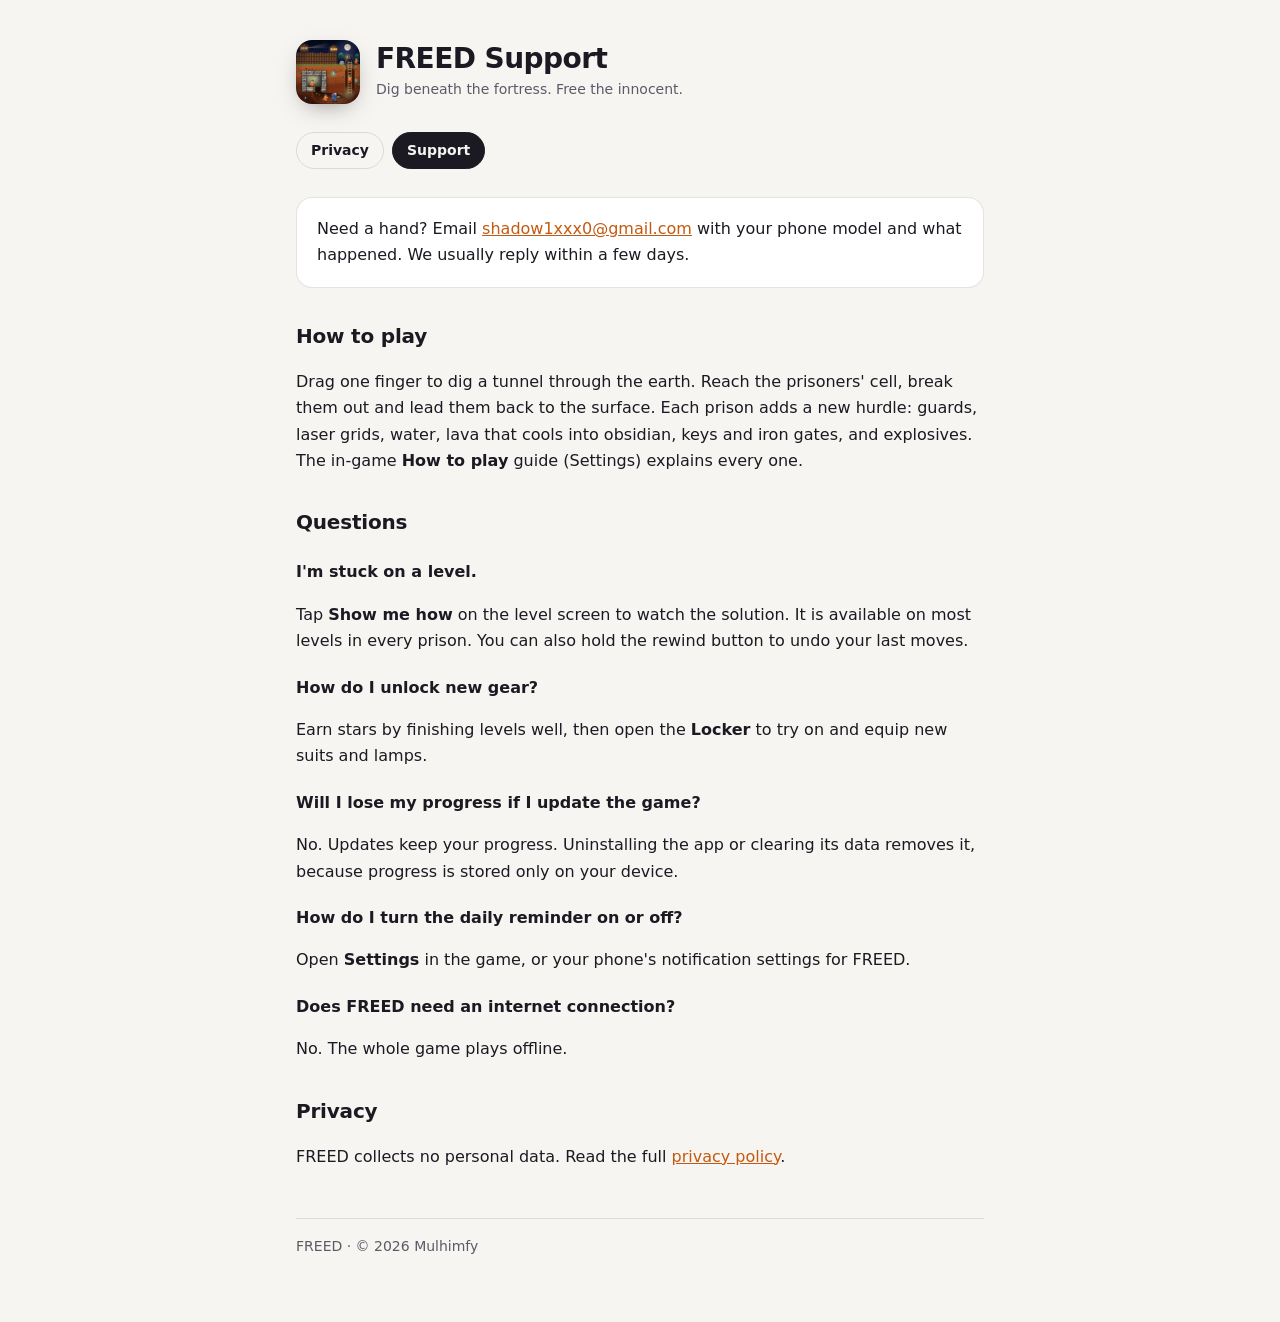
==== support.html @ a4823a47 "FREED privacy policy and support pages Co-Authored-By: Claude Opus 5.5 <noreply@anthropic.com>" ====
<!doctype html>
<html lang="en">
<head>
<meta charset="utf-8">
<meta name="viewport" content="width=device-width, initial-scale=1">
<title>FREED Support</title>
<meta name="description" content="Help and contact for FREED, the one-finger tunnel escape puzzle game.">
<link rel="icon" type="image/png" href="favicon.png">
<link rel="stylesheet" href="style.css">
</head>
<body>
<main>
  <header>
    <img src="icon.png" alt="FREED app icon">
    <div>
      <h1>FREED Support</h1>
      <p>Dig beneath the fortress. Free the innocent.</p>
    </div>
  </header>
  <nav>
    <a href="./">Privacy</a>
    <a href="support.html" aria-current="page">Support</a>
  </nav>

  <div class="summary">
    Need a hand? Email <a href="mailto:shadow1xxx0@gmail.com?subject=FREED%20support">shadow1xxx0@gmail.com</a>
    with your phone model and what happened. We usually reply within a few days.
  </div>

  <h2>How to play</h2>
  <p>Drag one finger to dig a tunnel through the earth. Reach the prisoners' cell, break them out and lead
  them back to the surface. Each prison adds a new hurdle: guards, laser grids, water, lava that cools into
  obsidian, keys and iron gates, and explosives. The in-game <strong>How to play</strong> guide (Settings)
  explains every one.</p>

  <h2>Questions</h2>
  <h3>I'm stuck on a level.</h3>
  <p>Tap <strong>Show me how</strong> on the level screen to watch the solution. It is available on most
  levels in every prison. You can also hold the rewind button to undo your last moves.</p>

  <h3>How do I unlock new gear?</h3>
  <p>Earn stars by finishing levels well, then open the <strong>Locker</strong> to try on and equip new suits
  and lamps.</p>

  <h3>Will I lose my progress if I update the game?</h3>
  <p>No. Updates keep your progress. Uninstalling the app or clearing its data removes it, because progress
  is stored only on your device.</p>

  <h3>How do I turn the daily reminder on or off?</h3>
  <p>Open <strong>Settings</strong> in the game, or your phone's notification settings for FREED.</p>

  <h3>Does FREED need an internet connection?</h3>
  <p>No. The whole game plays offline.</p>

  <h2>Privacy</h2>
  <p>FREED collects no personal data. Read the full <a href="./">privacy policy</a>.</p>

  <footer>FREED · © 2026 Mulhimfy</footer>
</main>
</body>
</html>
---- style.css ----
:root {
  --bg: #f7f5f1;
  --card: #ffffff;
  --ink: #1b1a22;
  --muted: #5d5a68;
  --line: rgba(27, 26, 34, 0.12);
  --accent: #c25a12;
  --accent-2: #0f8f72;
}
@media (prefers-color-scheme: dark) {
  :root:not([data-theme="light"]) {
    --bg: #05070f;
    --card: #0d1120;
    --ink: #f2efe9;
    --muted: #a3a0b0;
    --line: rgba(255, 255, 255, 0.12);
    --accent: #ffb35c;
    --accent-2: #3ef2c6;
  }
}
:root[data-theme="dark"] {
  --bg: #05070f;
  --card: #0d1120;
  --ink: #f2efe9;
  --muted: #a3a0b0;
  --line: rgba(255, 255, 255, 0.12);
  --accent: #ffb35c;
  --accent-2: #3ef2c6;
}
* { box-sizing: border-box; }
body {
  margin: 0;
  background: var(--bg);
  color: var(--ink);
  font: 16px/1.65 system-ui, -apple-system, "Segoe UI", Roboto, sans-serif;
}
main { max-width: 720px; margin: 0 auto; padding: 40px 16px 64px; }
header { display: flex; align-items: center; gap: 16px; margin-bottom: 28px; }
header img { width: 64px; height: 64px; border-radius: 16px; box-shadow: 0 8px 24px -10px rgba(0, 0, 0, 0.5); }
header h1 { margin: 0; font-size: 28px; line-height: 1.15; letter-spacing: -0.02em; }
header p { margin: 2px 0 0; color: var(--muted); font-size: 14px; }
nav { display: flex; gap: 8px; flex-wrap: wrap; margin-bottom: 28px; }
nav a {
  padding: 6px 14px; border-radius: 999px; border: 1px solid var(--line);
  color: var(--ink); text-decoration: none; font-size: 14px; font-weight: 600;
}
nav a[aria-current="page"] { background: var(--ink); color: var(--bg); border-color: var(--ink); }
.summary {
  background: var(--card); border: 1px solid var(--line); border-radius: 16px;
  padding: 18px 20px; margin-bottom: 28px;
}
.summary strong { color: var(--accent-2); }
h2 { font-size: 20px; margin: 32px 0 8px; letter-spacing: -0.01em; }
h3 { font-size: 16px; margin: 20px 0 4px; }
p, li { color: var(--ink); }
ul { padding-left: 22px; }
a { color: var(--accent); }
footer { margin-top: 48px; color: var(--muted); font-size: 14px; border-top: 1px solid var(--line); padding-top: 16px; }
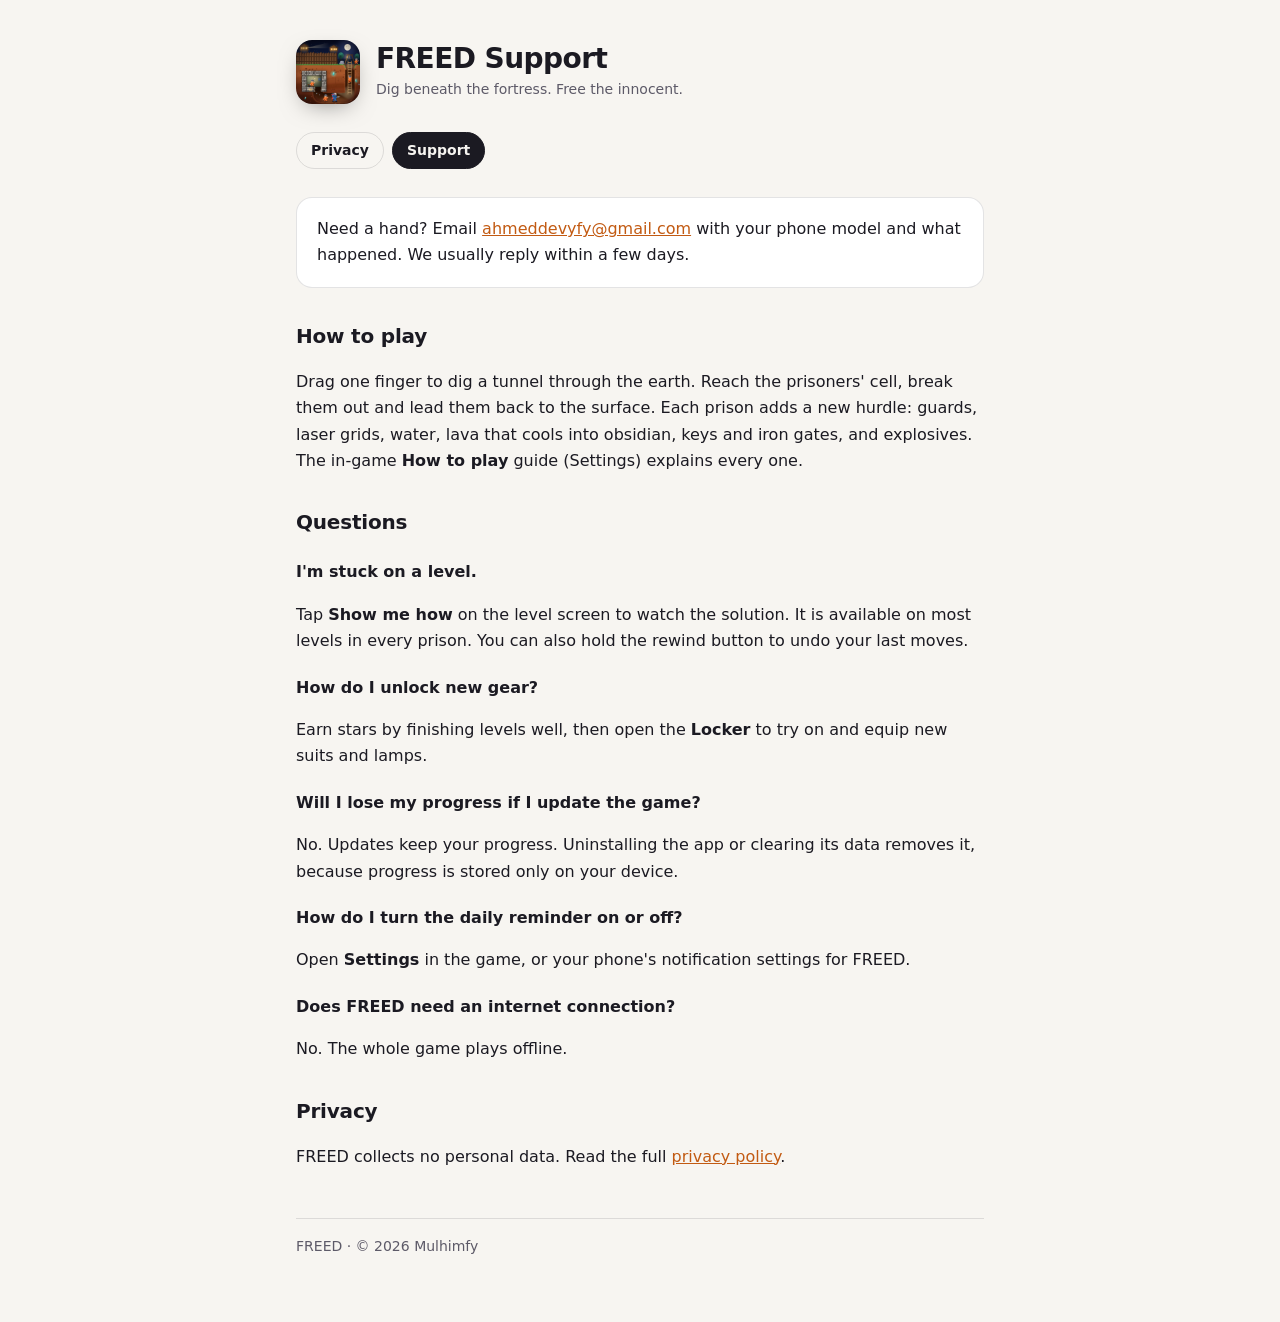
==== commit 538564b9: "Contact email: ahmeddevyfy@gmail.com Co-Authored-By: Claude Opus 5.5 <noreply@anthropic.com>" ====
--- a/support.html
+++ b/support.html
@@ -23,7 +23,7 @@
   </nav>
 
   <div class="summary">
-    Need a hand? Email <a href="mailto:shadow1xxx0@gmail.com?subject=FREED%20support">shadow1xxx0@gmail.com</a>
+    Need a hand? Email <a href="mailto:ahmeddevyfy@gmail.com?subject=FREED%20support">ahmeddevyfy@gmail.com</a>
     with your phone model and what happened. We usually reply within a few days.
   </div>
 
